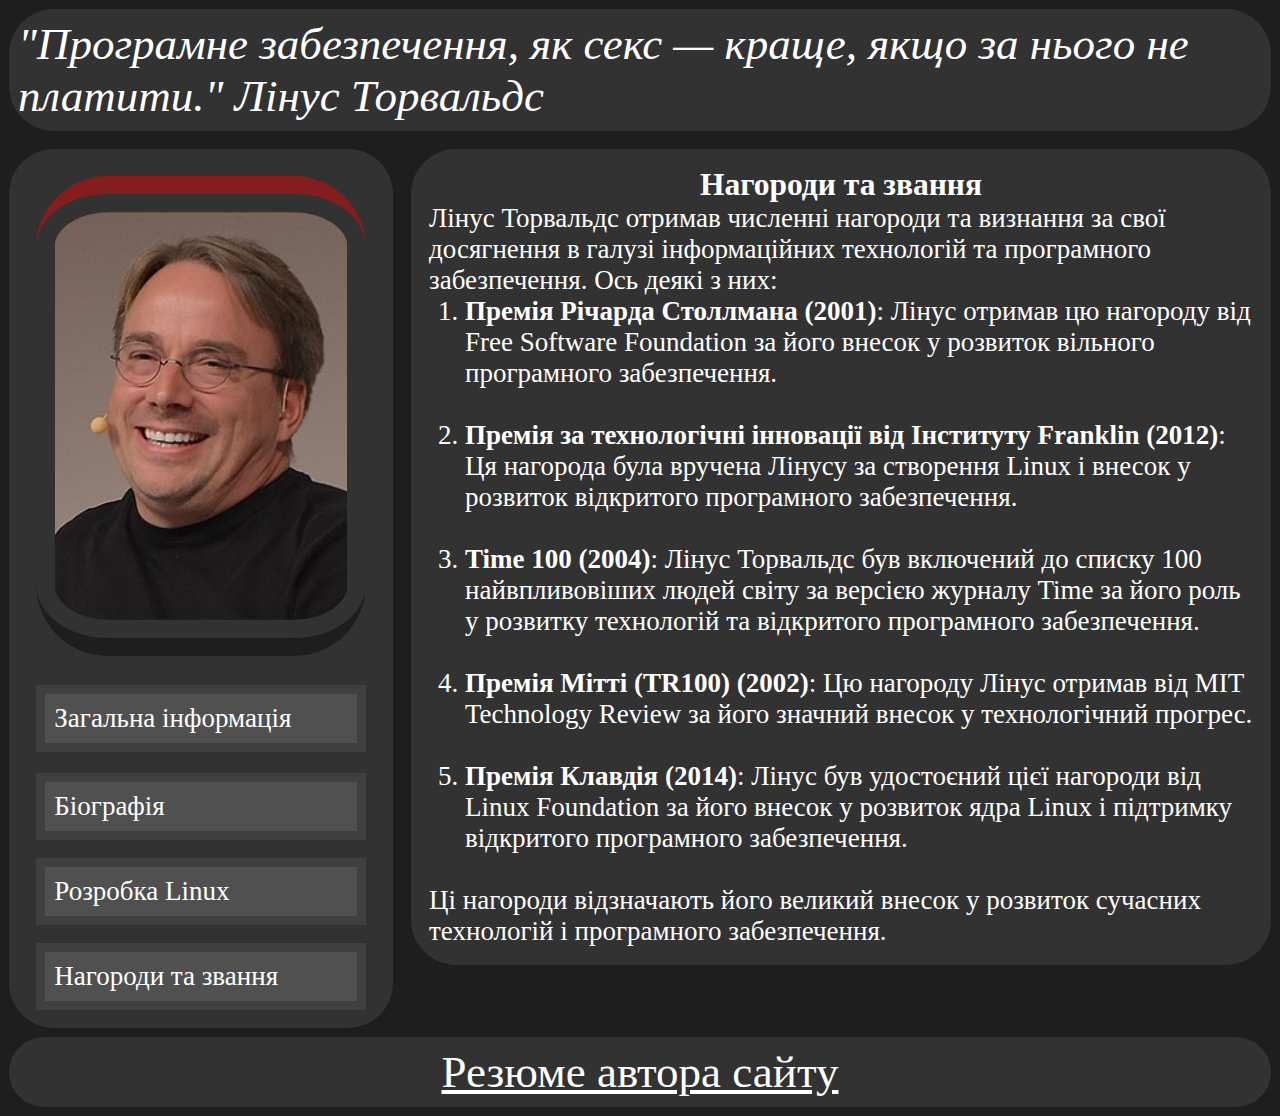
==== HTML/awards_and_titles.html @ cf317aef "Додав файли з лаб4" ====
<!DOCTYPE html>
<html lang="uk">

<head>
    <meta charset="UTF-8">
    <title>Лінус Торвальдс</title>
    <meta name="viewport" content="width=device-width, initial-scale=1.0">

    <link rel="stylesheet" href="../CSS/Main.css">
</head>

<body>
    <header class="title_containers">
        <span> "Програмне забезпечення, як секс — краще, якщо за нього не платити." Лінус Торвальдс</span>
    </header>
    <aside>
        <img id="Photo" src="../IMAGES/Лінус Торвальдс.jpg" alt="Лінус_Торвальдс">
        <a class="link Inner_navigation" href="Main.html"><span>Загальна інформація</span></a>
        <a class="link Inner_navigation" href="Biograhy.html"><span>Біографія</span></a>
        <a class="link Inner_navigation" href="develop_linux.html"><span>Розробка Linux</span></a>
        <a class="link Inner_navigation" href="awards_and_titles.html"><span>Нагороди та звання</span></a>
    </aside>
    <main>
        <span id="title">Нагороди та звання</span>
        <span>
            Лінус Торвальдс отримав численні нагороди та визнання за свої досягнення в галузі інформаційних технологій
            та програмного забезпечення. Ось деякі з них:
            <ol id="awards_and_titles_list">
                <li>
                    <strong>Премія Річарда Столлмана (2001)</strong>: Лінус отримав цю нагороду від Free Software
                    Foundation за його внесок у розвиток вільного програмного забезпечення. <br><br>
                </li>
                <li>
                    <strong>Премія за технологічні інновації від Інституту Franklin (2012)</strong>: Ця нагорода була
                    вручена Лінусу за створення Linux і внесок у розвиток відкритого програмного забезпечення.<br><br>
                </li>
                <li>
                    <strong>Time 100 (2004)</strong>: Лінус Торвальдс був включений до списку 100 найвпливовіших людей
                    світу за версією журналу Time за його роль у розвитку технологій та відкритого програмного
                    забезпечення.<br><br>
                </li>
                <li>
                    <strong>Премія Мітті (TR100) (2002)</strong>: Цю нагороду Лінус отримав від MIT Technology Review за
                    його значний внесок у технологічний прогрес.<br><br>
                </li>
                <li>
                    <strong>Премія Клавдія (2014)</strong>: Лінус був удостоєний цієї нагороди від Linux Foundation за
                    його внесок у розвиток ядра Linux і підтримку відкритого програмного забезпечення.<br><br>
                </li>
            </ol>
            Ці нагороди відзначають його великий внесок у розвиток сучасних технологій і програмного забезпечення.
        </span>
    </main>
    <footer class="title_containers">
        <a id="My_resume_link" href="../../Resume/HTML/Main.html"><span>Резюме автора сайту</span></a>
    </footer>
</body>

</html>
---- CSS/Main.css ----
* {
    margin: 0;
    padding: 0;
}

:root {
    --title_height: 15vh;
    --indents_for_containers: 1vh;
}

body {
    background-color: rgb(30, 30, 30);
    color: white;

}

.title_containers,
aside {
    margin: 1vh;
    background-color: rgb(50, 50, 50);
    box-sizing: border-box;
    border-radius: 5vh;
    padding: 1vh;
    display: grid;
    place-items: center;
}


header {
    padding: 1vh;
    font-size: 5vh;
    font-style: italic;
    overflow: hidden;
}

footer {
    font-size: 5vh;
    clear: both;    
}

#My_resume_link {
    color: #ffffff;
}

#My_resume_link:hover {
    color: gray;
}

aside {
    width: 30%;
    min-width: 50px;
    grid-template-columns: 1fr;
    grid-template-rows: 1fr 10vh;
    float: left;
}
#Photo {
    width: 90%;
    box-sizing: border-box;
    grid-row: 1;
    justify-self: center;
    margin: 2vh;
    border-radius: 8vh;
    border-top: 2vh solid rgba(255, 0, 0, 40%);
    padding: 5%;
    border-bottom: 2vh solid rgba(0, 0, 0, 40%);
}

.Inner_navigation {
    width: 90%;
    box-sizing: border-box;
    display: grid;
    margin: 1vh;
    padding: 1vh;
    font-size: 3vh;
    background-color: rgb(80,80,80);
    border: 1vh solid rgba(0, 0, 0, 20%);
}
.Inner_navigation:hover {
    background-color:  rgb(100,100,100);
}
.Inner_navigation:active {
    transform: scale(1.1);
}
main {
    float: left;
    width: calc(70% - var(--indents_for_containers)*2 - var(--indents_for_containers) * 2);
    background-color: rgb(50, 50, 50);
    box-sizing: border-box;
    border-radius: 5vh;
    padding: 2vh;
    display: grid;
    margin: var(--indents_for_containers);
    font-size: 3vh;
}
#title {
    text-align: center;
    font-weight: bold;
    font-size: 3.5vh;

}
.link {
    text-decoration: none;
    color: #ffffff;
}
#Linux_photo {
    width: 20%;

}
#awards_and_titles_list {
    padding-left: 4vh;
}
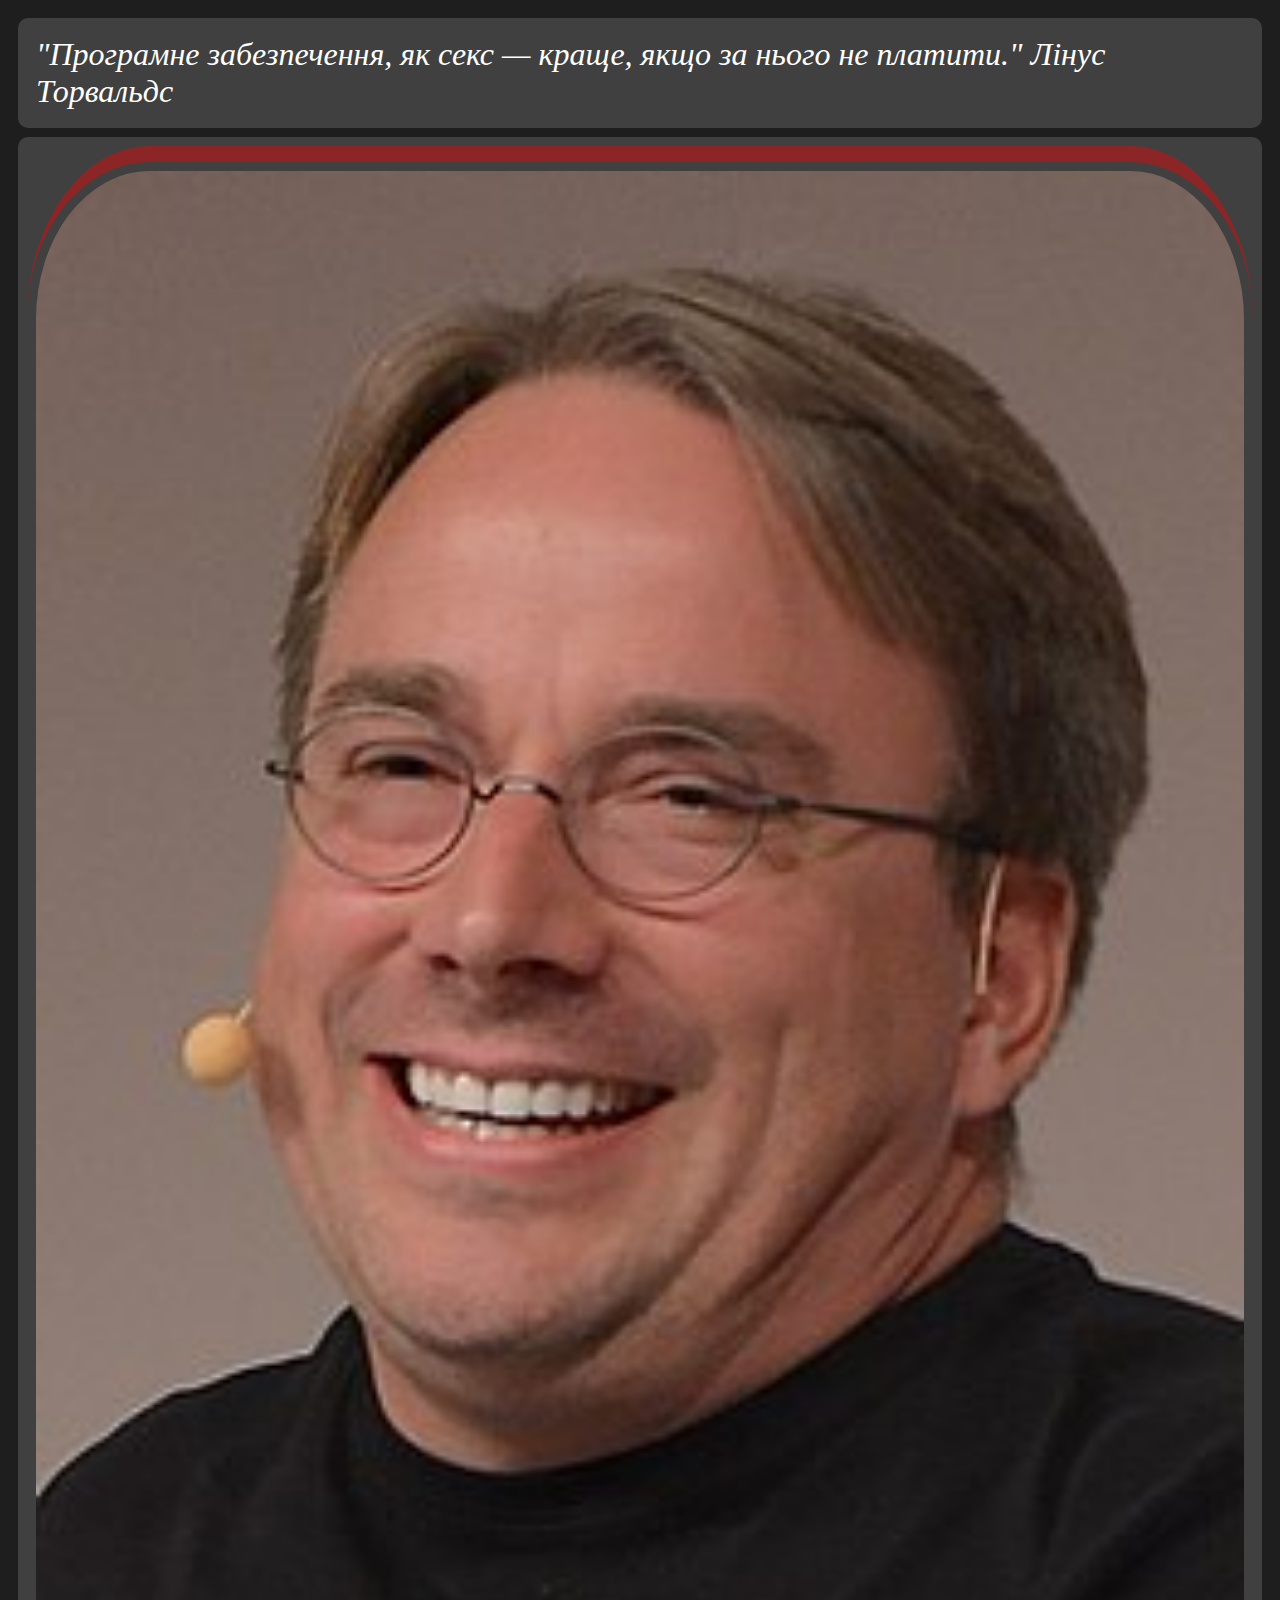
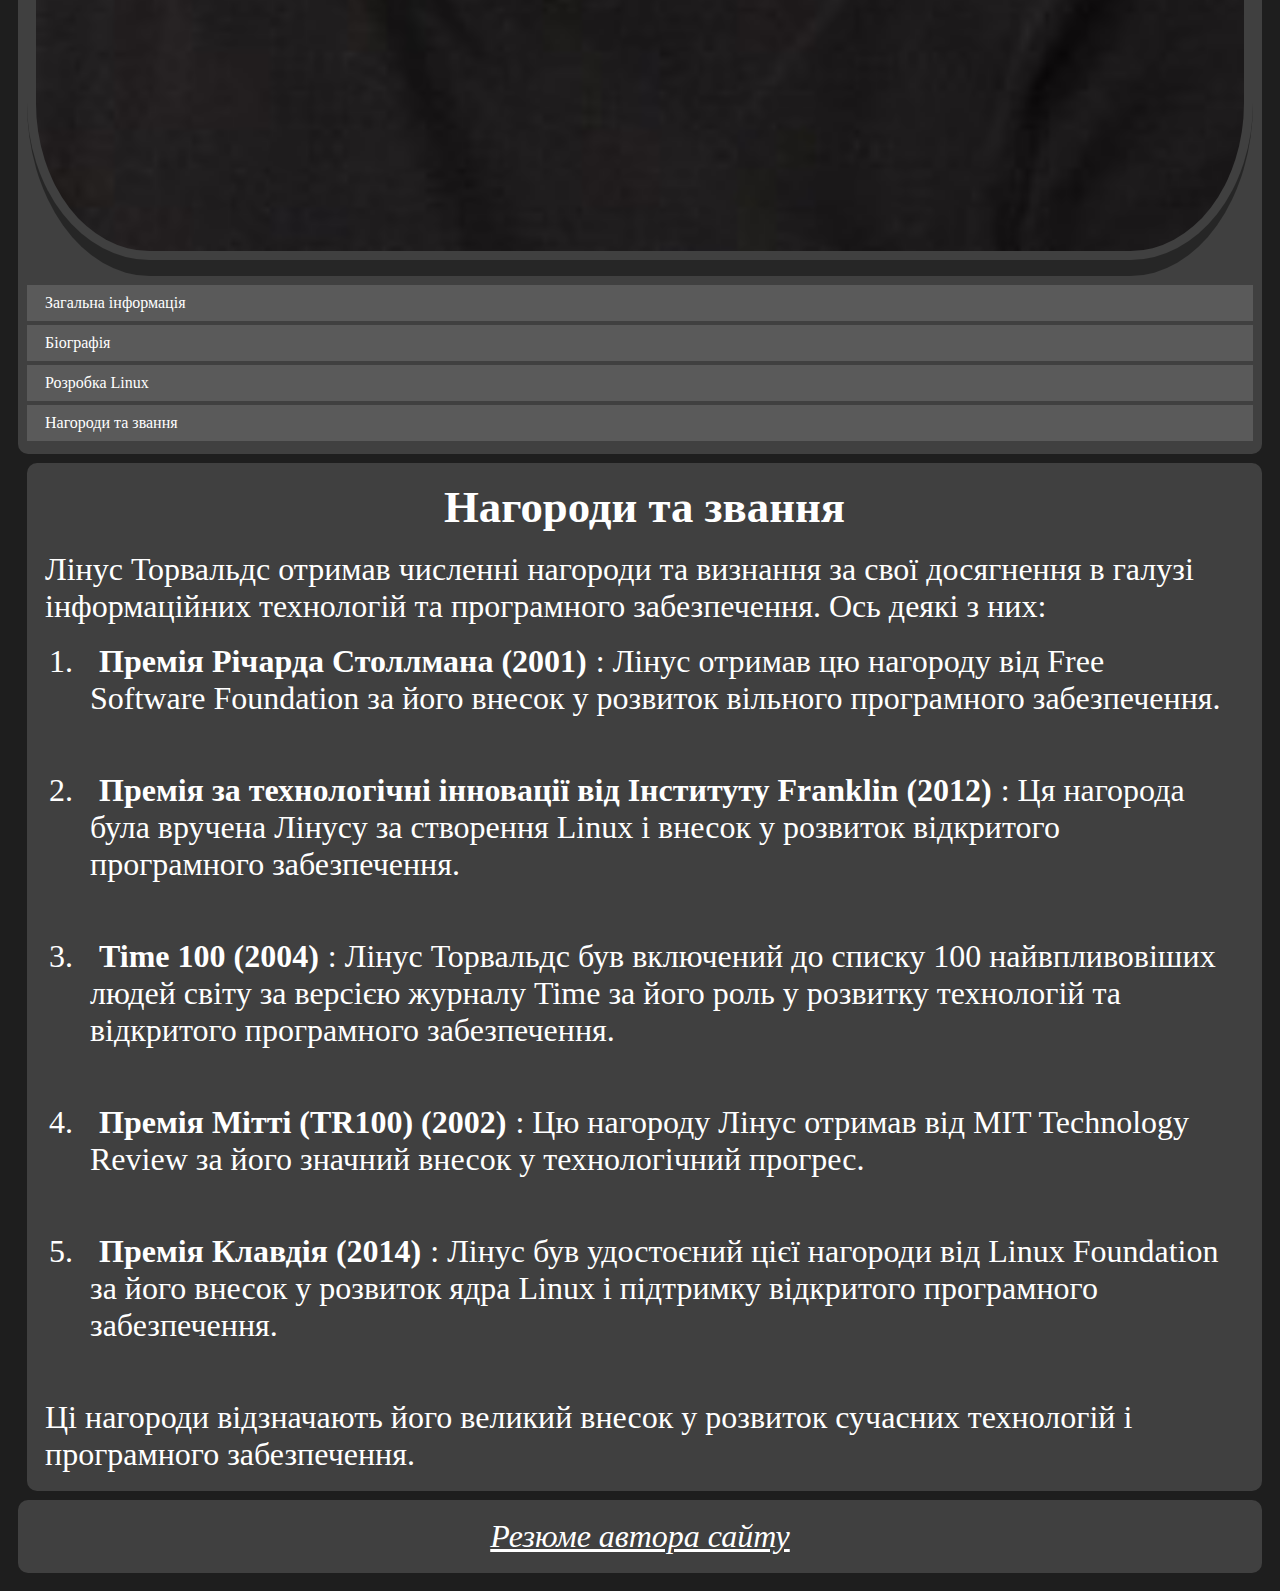
==== commit 24b1bfb2: "Тестовий коміт для перевірки роботи на тебефоні" ====
--- a/HTML/awards_and_titles.html
+++ b/HTML/awards_and_titles.html
@@ -5,7 +5,8 @@
     <meta charset="UTF-8">
     <title>Лінус Торвальдс</title>
     <meta name="viewport" content="width=device-width, initial-scale=1.0">
-
+    <!-- встановлення іконки для самого сайту -->
+    <link rel="icon" href="../IMAGES/catTitleIcon.png" type="image/png">
     <link rel="stylesheet" href="../CSS/Main.css">
 </head>
 
@@ -15,7 +16,7 @@
     </header>
     <aside>
         <img id="Photo" src="../IMAGES/Лінус Торвальдс.jpg" alt="Лінус_Торвальдс">
-        <a class="link Inner_navigation" href="Main.html"><span>Загальна інформація</span></a>
+        <a class="link Inner_navigation" href="../index.html"><span>Загальна інформація</span></a>
         <a class="link Inner_navigation" href="Biograhy.html"><span>Біографія</span></a>
         <a class="link Inner_navigation" href="develop_linux.html"><span>Розробка Linux</span></a>
         <a class="link Inner_navigation" href="awards_and_titles.html"><span>Нагороди та звання</span></a>
@@ -52,7 +53,7 @@
         </span>
     </main>
     <footer class="title_containers">
-        <a id="My_resume_link" href="../../Resume/HTML/Main.html"><span>Резюме автора сайту</span></a>
+        <a id="My_resume_link" href="../../../Resume/HTML/Main.html"><span>Резюме автора сайту</span></a>
     </footer>
 </body>
 
--- a/CSS/Main.css
+++ b/CSS/Main.css
@@ -1,6 +1,7 @@
 * {
     margin: 0;
-    padding: 0;
+    /* зовнішні відступи для всіх блоків */
+    padding: 1vh;
 }
 
 :root {
@@ -9,32 +10,35 @@
 }
 
 body {
-    background-color: rgb(30, 30, 30);
-    color: white;
+    background-color: #1e1e1e;
+    color: #ffffff;
+}
+.mainSide {
+    display: grid;
+    padding: 0;
+    align-items: start;
+    grid-template-columns: 20% 1fr;
+}
+.title_containers, aside {
+    background-color: #404040;
+    border-radius: 10px;
+    display: grid;
+    place-items: center;
+}
+.title_containers {
+    font-size: 2em;
+    font-style: italic;
+    overflow: hidden;
+}
+aside {
+    box-sizing: border-box;
+    width: 100%;
+    margin-top: 1vh;
+    margin-bottom: 1vh;
 
 }
 
-.title_containers,
-aside {
-    margin: 1vh;
-    background-color: rgb(50, 50, 50);
-    box-sizing: border-box;
-    border-radius: 5vh;
-    padding: 1vh;
-    display: grid;
-    place-items: center;
-}
-
-
-header {
-    padding: 1vh;
-    font-size: 5vh;
-    font-style: italic;
-    overflow: hidden;
-}
-
 footer {
-    font-size: 5vh;
     clear: both;    
 }
 
@@ -42,60 +46,45 @@
     color: #ffffff;
 }
 
-#My_resume_link:hover {
-    color: gray;
+
+#Photo {
+    width: 100%;
+    box-sizing: border-box;
+    justify-self: center;
+    border-radius: 10%;
+    margin-bottom: 1vh;
+    border-top: 1em solid rgba(255, 0, 0, 40%);
+    border-bottom: 1em solid rgba(0, 0, 0, 40%);
 }
+/* кнопки */
+.Inner_navigation {
+    width: 100%;
+    box-sizing: border-box;
+    background-color: #5a5a5a;
+    border-bottom: 0.5vh solid #404040;
 
-aside {
-    width: 30%;
-    min-width: 50px;
-    grid-template-columns: 1fr;
-    grid-template-rows: 1fr 10vh;
-    float: left;
 }
-#Photo {
-    width: 90%;
-    box-sizing: border-box;
-    grid-row: 1;
-    justify-self: center;
-    margin: 2vh;
-    border-radius: 8vh;
-    border-top: 2vh solid rgba(255, 0, 0, 40%);
-    padding: 5%;
-    border-bottom: 2vh solid rgba(0, 0, 0, 40%);
+#roundingTop {
+    border-radius: 10px 10px 0 0;
 }
-
-.Inner_navigation {
-    width: 90%;
-    box-sizing: border-box;
-    display: grid;
-    margin: 1vh;
-    padding: 1vh;
-    font-size: 3vh;
-    background-color: rgb(80,80,80);
-    border: 1vh solid rgba(0, 0, 0, 20%);
-}
-.Inner_navigation:hover {
-    background-color:  rgb(100,100,100);
-}
-.Inner_navigation:active {
-    transform: scale(1.1);
+#roundingBottom {
+    border-radius: 0 0 10px 10px;
+    border-bottom: 0;
 }
 main {
-    float: left;
-    width: calc(70% - var(--indents_for_containers)*2 - var(--indents_for_containers) * 2);
-    background-color: rgb(50, 50, 50);
+    background-color: #404040;
     box-sizing: border-box;
-    border-radius: 5vh;
-    padding: 2vh;
+    border-radius: 10px;
     display: grid;
-    margin: var(--indents_for_containers);
-    font-size: 3vh;
+    margin-left: 1vh;
+    margin-top: 1vh;
+    margin-bottom: 1vh;
+    font-size: 2em;
 }
 #title {
     text-align: center;
     font-weight: bold;
-    font-size: 3.5vh;
+    font-size: 1.4em;
 
 }
 .link {
@@ -108,4 +97,31 @@
 }
 #awards_and_titles_list {
     padding-left: 4vh;
+}
+@media (max-device-width: 800px) {
+    .mainSide {
+        grid-template-columns: 1fr;
+        gap: 0;
+    }
+    main {
+        margin: 0;
+        margin-bottom: 1vh;
+    }
+    #Photo {
+        width: 50%;
+    }
+    * {
+        padding: 0.5vh;
+    }
+}
+/* для меню навігації, щоб кнопки не виділялись на сенсорних екранах */
+@media (pointer: fine) {
+    .Inner_navigation:hover {
+        background-color: #6a6a6a;
+    }
+}
+@media (pointer: coarse) {
+    .Inner_navigation:hover {
+        background-color: #5a5a5a; 
+    }
 }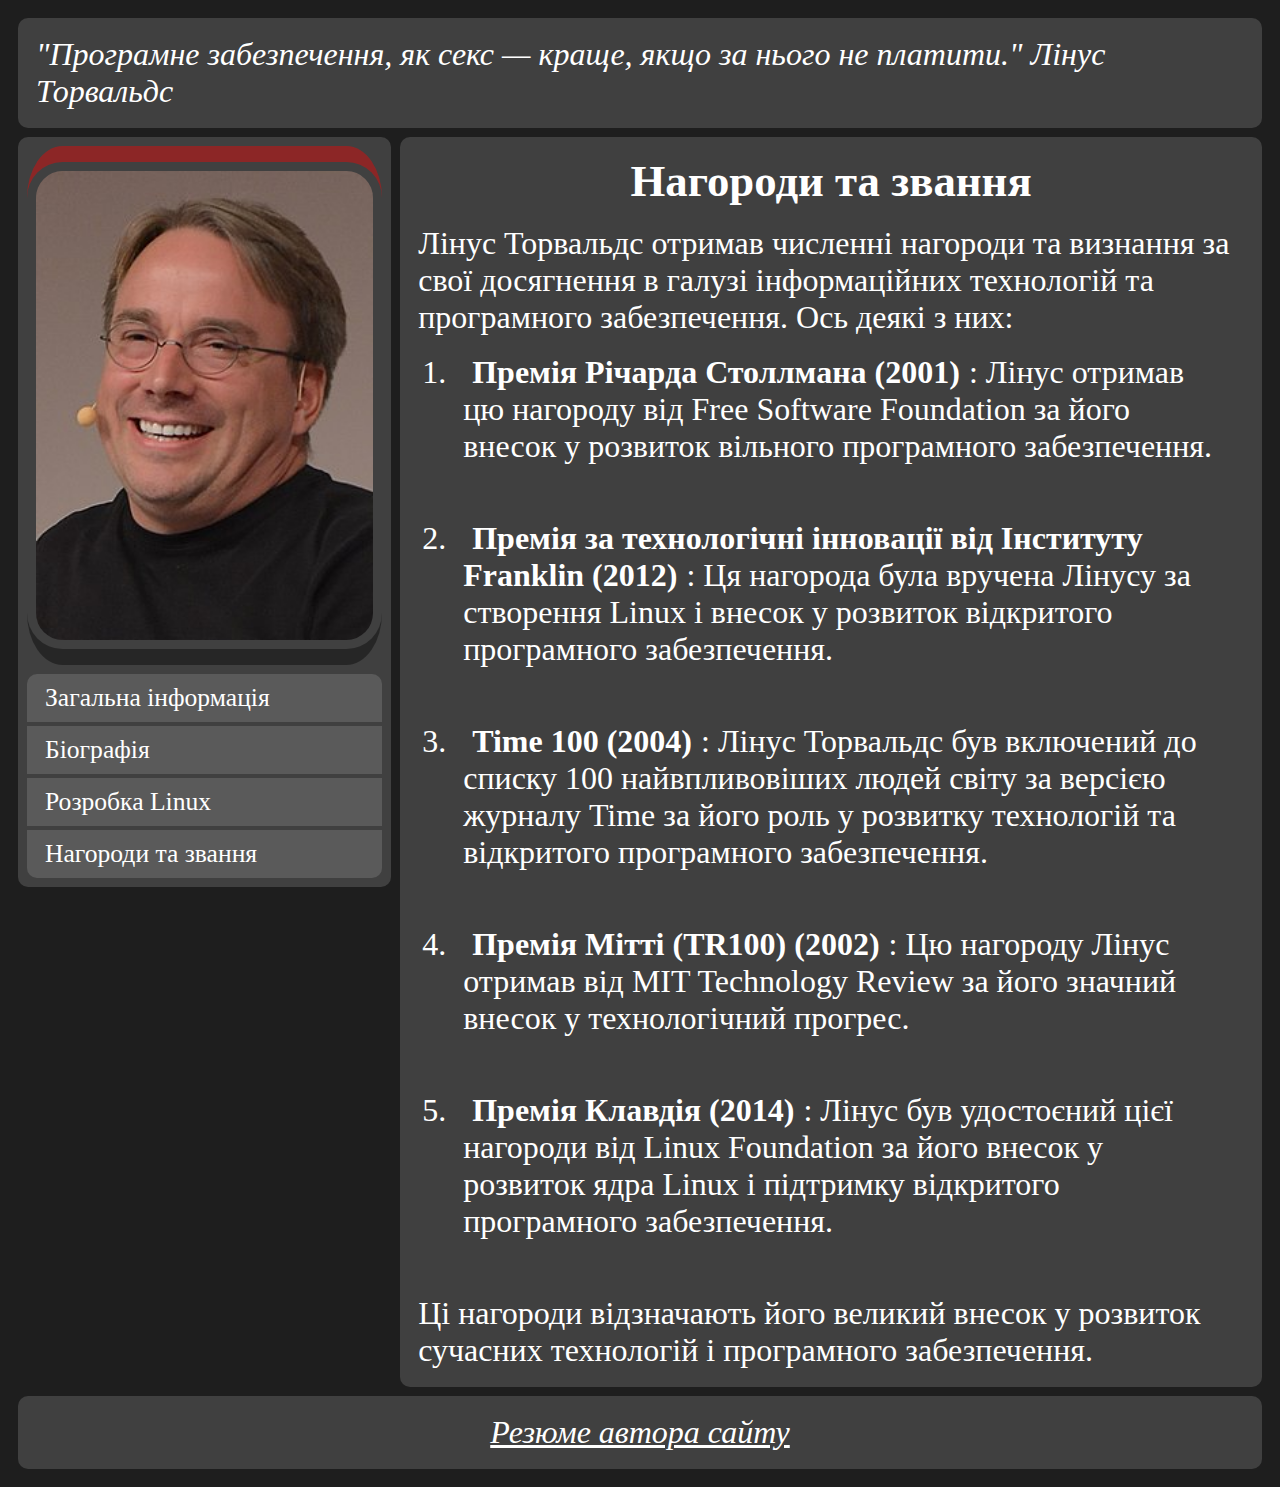
==== commit d53bab4f: "Додав звіт. Змінив сайти, на які переходжу через кнопки. (тепер вони відображаються коректно)" ====
--- a/HTML/awards_and_titles.html
+++ b/HTML/awards_and_titles.html
@@ -14,44 +14,52 @@
     <header class="title_containers">
         <span> "Програмне забезпечення, як секс — краще, якщо за нього не платити." Лінус Торвальдс</span>
     </header>
-    <aside>
-        <img id="Photo" src="../IMAGES/Лінус Торвальдс.jpg" alt="Лінус_Торвальдс">
-        <a class="link Inner_navigation" href="../index.html"><span>Загальна інформація</span></a>
-        <a class="link Inner_navigation" href="Biograhy.html"><span>Біографія</span></a>
-        <a class="link Inner_navigation" href="develop_linux.html"><span>Розробка Linux</span></a>
-        <a class="link Inner_navigation" href="awards_and_titles.html"><span>Нагороди та звання</span></a>
-    </aside>
-    <main>
-        <span id="title">Нагороди та звання</span>
-        <span>
-            Лінус Торвальдс отримав численні нагороди та визнання за свої досягнення в галузі інформаційних технологій
-            та програмного забезпечення. Ось деякі з них:
-            <ol id="awards_and_titles_list">
-                <li>
-                    <strong>Премія Річарда Столлмана (2001)</strong>: Лінус отримав цю нагороду від Free Software
-                    Foundation за його внесок у розвиток вільного програмного забезпечення. <br><br>
-                </li>
-                <li>
-                    <strong>Премія за технологічні інновації від Інституту Franklin (2012)</strong>: Ця нагорода була
-                    вручена Лінусу за створення Linux і внесок у розвиток відкритого програмного забезпечення.<br><br>
-                </li>
-                <li>
-                    <strong>Time 100 (2004)</strong>: Лінус Торвальдс був включений до списку 100 найвпливовіших людей
-                    світу за версією журналу Time за його роль у розвитку технологій та відкритого програмного
-                    забезпечення.<br><br>
-                </li>
-                <li>
-                    <strong>Премія Мітті (TR100) (2002)</strong>: Цю нагороду Лінус отримав від MIT Technology Review за
-                    його значний внесок у технологічний прогрес.<br><br>
-                </li>
-                <li>
-                    <strong>Премія Клавдія (2014)</strong>: Лінус був удостоєний цієї нагороди від Linux Foundation за
-                    його внесок у розвиток ядра Linux і підтримку відкритого програмного забезпечення.<br><br>
-                </li>
-            </ol>
-            Ці нагороди відзначають його великий внесок у розвиток сучасних технологій і програмного забезпечення.
-        </span>
-    </main>
+    <div class="mainSide">
+        <aside>
+            <img id="Photo" src="../IMAGES/Лінус Торвальдс.jpg" alt="Лінус_Торвальдс">
+            <a id="roundingTop" class="link Inner_navigation" href="../index.html"><span>Загальна інформація</span></a>
+            <a class="link Inner_navigation" href="Biograhy.html"><span>Біографія</span></a>
+            <a class="link Inner_navigation" href="develop_linux.html"><span>Розробка Linux</span></a>
+            <a id="roundingBottom" class="link Inner_navigation" href="awards_and_titles.html"><span>Нагороди та звання</span></a>
+        </aside>
+        <main>
+            <span id="title">Нагороди та звання</span>
+            <span>
+                Лінус Торвальдс отримав численні нагороди та визнання за свої досягнення в галузі інформаційних
+                технологій
+                та програмного забезпечення. Ось деякі з них:
+                <ol id="awards_and_titles_list">
+                    <li>
+                        <strong>Премія Річарда Столлмана (2001)</strong>: Лінус отримав цю нагороду від Free Software
+                        Foundation за його внесок у розвиток вільного програмного забезпечення. <br><br>
+                    </li>
+                    <li>
+                        <strong>Премія за технологічні інновації від Інституту Franklin (2012)</strong>: Ця нагорода
+                        була
+                        вручена Лінусу за створення Linux і внесок у розвиток відкритого програмного
+                        забезпечення.<br><br>
+                    </li>
+                    <li>
+                        <strong>Time 100 (2004)</strong>: Лінус Торвальдс був включений до списку 100 найвпливовіших
+                        людей
+                        світу за версією журналу Time за його роль у розвитку технологій та відкритого програмного
+                        забезпечення.<br><br>
+                    </li>
+                    <li>
+                        <strong>Премія Мітті (TR100) (2002)</strong>: Цю нагороду Лінус отримав від MIT Technology
+                        Review за
+                        його значний внесок у технологічний прогрес.<br><br>
+                    </li>
+                    <li>
+                        <strong>Премія Клавдія (2014)</strong>: Лінус був удостоєний цієї нагороди від Linux Foundation
+                        за
+                        його внесок у розвиток ядра Linux і підтримку відкритого програмного забезпечення.<br><br>
+                    </li>
+                </ol>
+                Ці нагороди відзначають його великий внесок у розвиток сучасних технологій і програмного забезпечення.
+            </span>
+        </main>
+    </div>
     <footer class="title_containers">
         <a id="My_resume_link" href="../../../Resume/HTML/Main.html"><span>Резюме автора сайту</span></a>
     </footer>
--- a/CSS/Main.css
+++ b/CSS/Main.css
@@ -35,7 +35,6 @@
     width: 100%;
     margin-top: 1vh;
     margin-bottom: 1vh;
-
 }
 
 footer {
@@ -50,7 +49,6 @@
 #Photo {
     width: 100%;
     box-sizing: border-box;
-    justify-self: center;
     border-radius: 10%;
     margin-bottom: 1vh;
     border-top: 1em solid rgba(255, 0, 0, 40%);
@@ -62,8 +60,11 @@
     box-sizing: border-box;
     background-color: #5a5a5a;
     border-bottom: 0.5vh solid #404040;
+}
+.Inner_navigation {
+    font-size: 2vw; /* Використовуємо vw для звичайних пристроїв */
+}
 
-}
 #roundingTop {
     border-radius: 10px 10px 0 0;
 }
@@ -98,7 +99,12 @@
 #awards_and_titles_list {
     padding-left: 4vh;
 }
-@media (max-device-width: 800px) {
+@media (max-device-width: 1500px){
+    .mainSide{
+        grid-template-columns: 30% 1fr;
+    }
+}
+@media (max-device-width: 1024px) {
     .mainSide {
         grid-template-columns: 1fr;
         gap: 0;
@@ -108,12 +114,27 @@
         margin-bottom: 1vh;
     }
     #Photo {
-        width: 50%;
+        width: 10vw;
+        grid-row: 1 / 5;
+        justify-self: center;
+    }
+    .Inner_navigation {
+        font-size: 3vw;
     }
     * {
         padding: 0.5vh;
     }
+    aside {
+        grid-template-columns: 1fr 1fr; 
+    }
 }
+@media (max-device-width: 425px){
+    aside {
+        grid-template-columns: 1fr; 
+    }
+}
+
+
 /* для меню навігації, щоб кнопки не виділялись на сенсорних екранах */
 @media (pointer: fine) {
     .Inner_navigation:hover {
